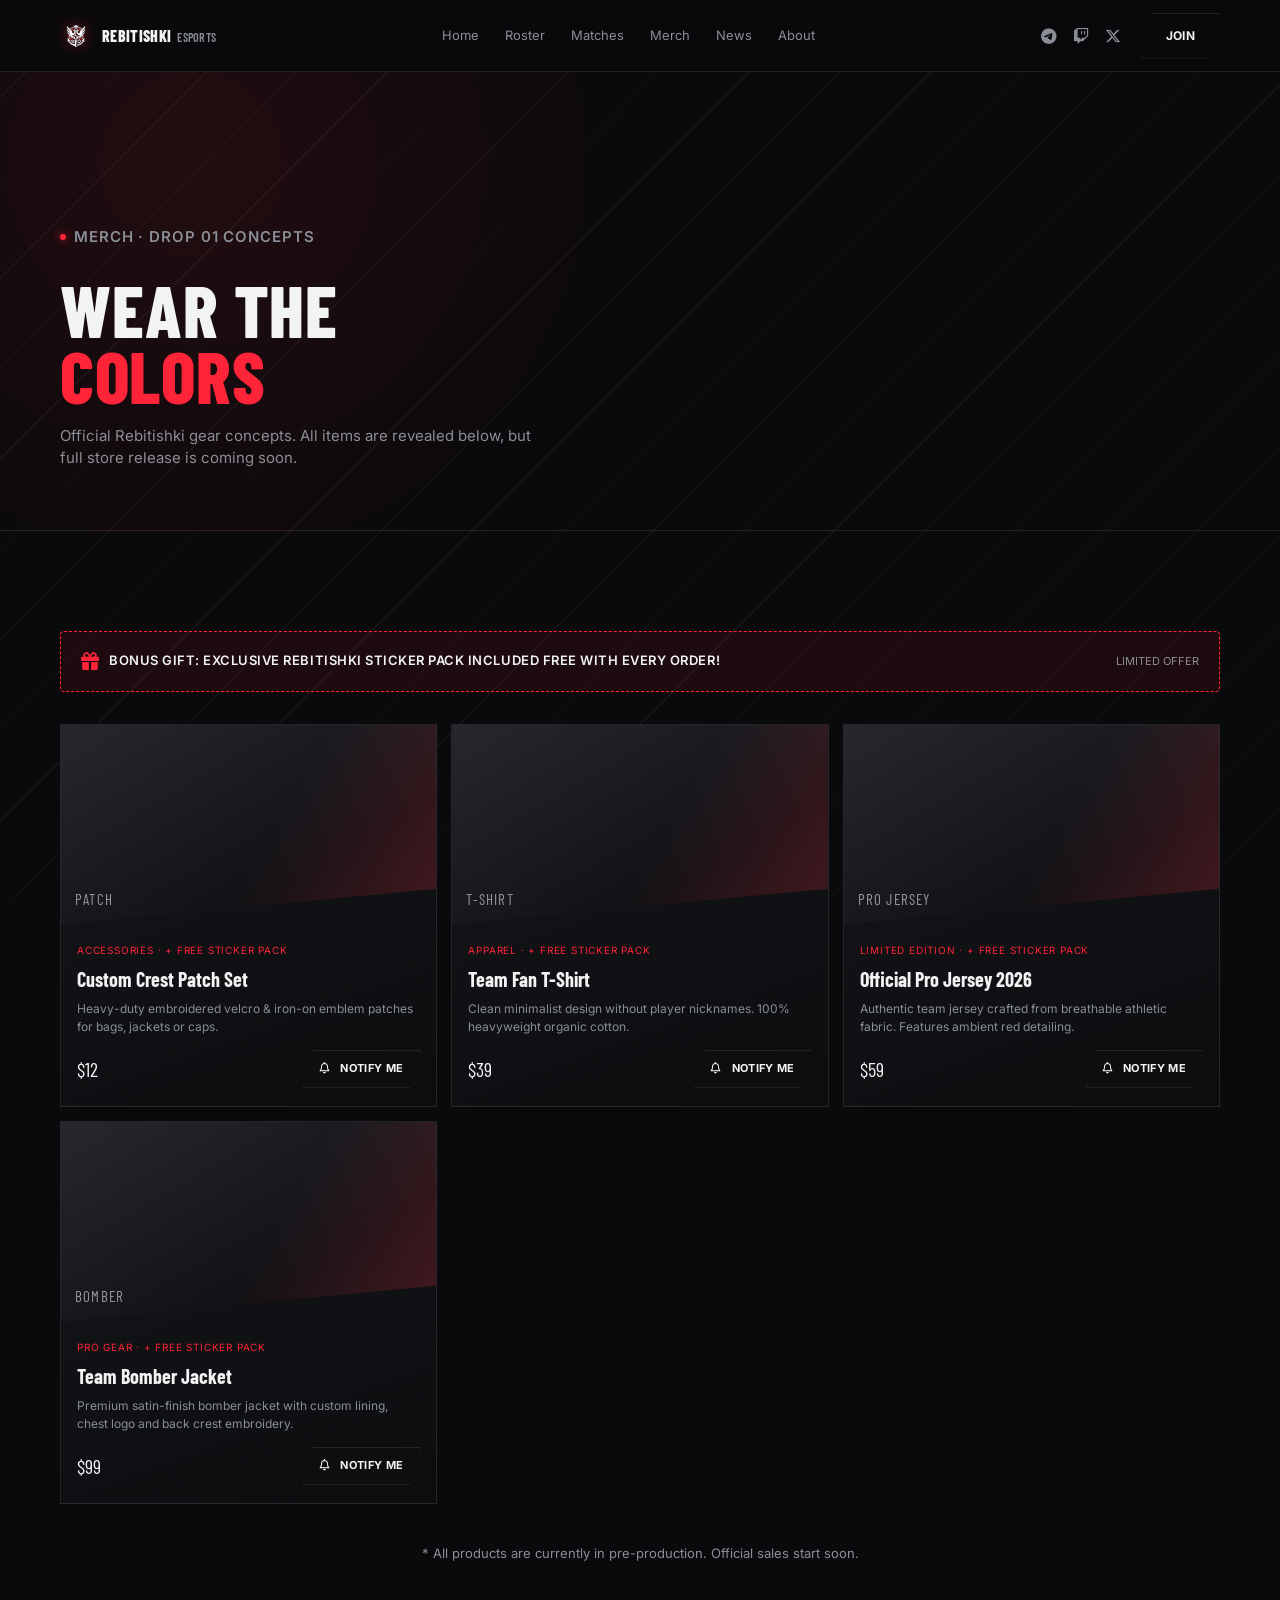
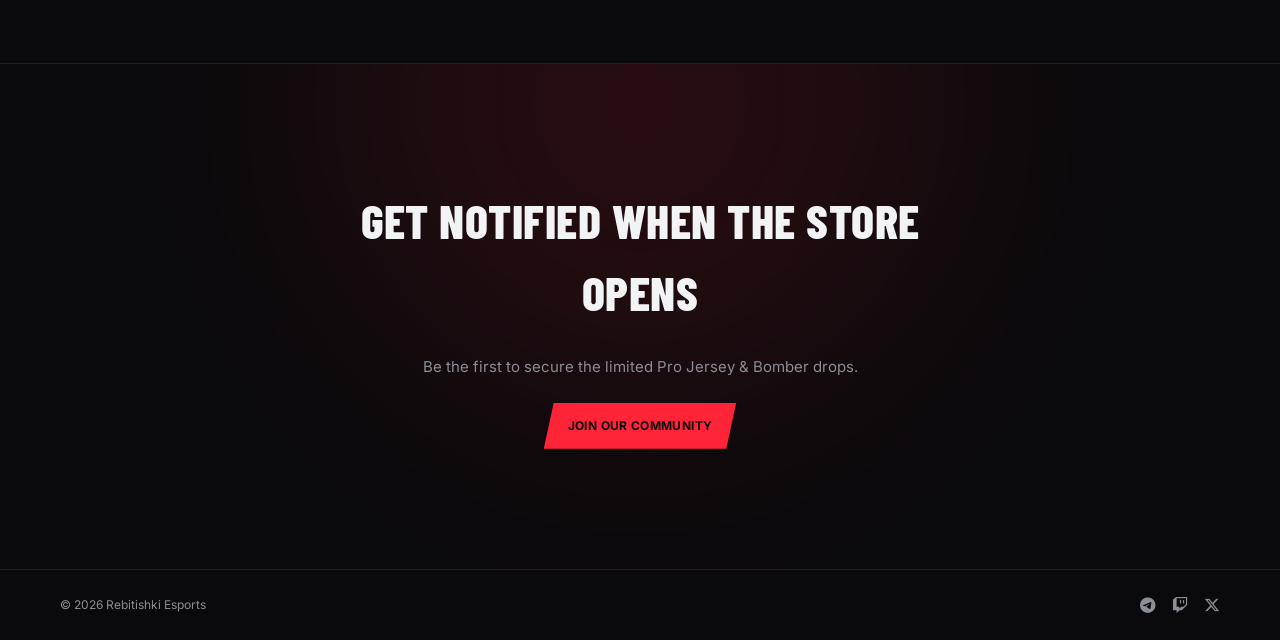
==== merch.html @ dbced60c "Initial commit" ====
<!DOCTYPE html>
<html lang="en">
<head>
  <meta charset="UTF-8">
  <meta name="viewport" content="width=device-width, initial-scale=1.0">
  <meta name="theme-color" content="#0a0a0c">
  <meta name="description" content="Rebitishki Esports — official merch concepts and upcoming store drops.">
  <title>Merch — Rebitishki Esports</title>
  <link rel="preconnect" href="https://fonts.googleapis.com">
  <link rel="preconnect" href="https://fonts.gstatic.com" crossorigin>
  <link href="https://fonts.googleapis.com/css2?family=Barlow+Condensed:wght@600;700;800;900&family=Inter:wght@400;500;600;700&display=swap" rel="stylesheet">
  <link rel="stylesheet" href="https://cdnjs.cloudflare.com/ajax/libs/font-awesome/6.5.1/css/all.min.css">
  <link rel="stylesheet" href="styles.css">
  <link rel="icon" type="image/png" href="assets/logo.png">
</head>
<body>

  <!-- 1. Page Loader -->
  <div id="page-loader" class="page-loader">
    <div class="loader-content">
      <div class="dota-spinner">
        <img src="assets/logo.png" alt="Rebitishki" class="loader-logo">
      </div>
      <span class="loader-text">Loading...</span>
    </div>
  </div>

  <header class="site-header">
    <a class="brand" href="index.html#home" aria-label="Rebitishki Esports home">
      <span class="brand-mark">
        <img src="assets/logo.png" alt="Rebitishki Logo" class="brand-logo">
      </span>
      <span class="brand-name">Rebitishki<em>Esports</em></span>
    </a>

    <nav class="nav" aria-label="Primary navigation">
      <a href="index.html#home">Home</a>
      <a href="index.html#roster">Roster</a>
      <a href="index.html#matches">Matches</a>
      <a class="active" href="merch.html">Merch</a>
      <a href="index.html#news">News</a>
      <a href="index.html#about">About</a>
    </nav>

    <div class="header-actions">
      <div class="socials">
        <a href="https://t.me/rebitishki" target="_blank" rel="noopener noreferrer" aria-label="Telegram"><i class="fa-brands fa-telegram"></i></a>
        <a href="https://www.twitch.tv/solsticemd" target="_blank" rel="noopener noreferrer" aria-label="Twitch"><i class="fa-brands fa-twitch"></i></a>
        <a href="https://x.com" target="_blank" rel="noopener noreferrer" aria-label="X"><i class="fa-brands fa-x-twitter"></i></a>
      </div>
      <a class="btn btn-line" href="https://t.me/rebitishki" target="_blank" rel="noopener noreferrer">Join</a>
      <button class="menu-btn" aria-label="Open menu" aria-expanded="false"><span></span><span></span><span></span></button>
    </div>
  </header>

  <aside class="mobile-menu">
    <a href="index.html#home">Home</a>
    <a href="index.html#roster">Roster</a>
    <a href="index.html#matches">Matches</a>
    <a href="merch.html">Merch</a>
    <a href="index.html#news">News</a>
    <a href="index.html#about">About</a>
    <a href="https://t.me/rebitishki" target="_blank" rel="noopener noreferrer">Join the community</a>
  </aside>

  <!-- Изменено id="home" на id="merch-page", чтобы JS не переключал подсвечивание меню -->
  <main id="merch-page">
    <section class="page-hero">
      <div class="container reveal">
        <p class="tag"><i></i> Merch · Drop 01 Concepts</p>
        <h1>Wear the<br><span style="color:var(--red)">colors</span></h1>
        <p>Official Rebitishki gear concepts. All items are revealed below, but full store release is coming soon.</p>
      </div>
    </section>

    <section class="section">
      <div class="container">

        <div class="reveal" style="background: rgba(255, 36, 56, 0.08); border: 1px dashed var(--red); padding: 16px 20px; border-radius: 4px; margin-bottom: 32px; display: flex; align-items: center; justify-content: space-between; flex-wrap: wrap; gap: 12px;">
          <div style="display: flex; align-items: center; gap: 10px;">
            <span style="color: var(--red); font-size: 18px;"><i class="fa-solid fa-gift"></i></span>
            <span style="font-size: 13px; font-weight: 600; text-transform: uppercase; letter-spacing: 0.04em;">Bonus Gift: Exclusive Rebitishki Sticker Pack included free with every order!</span>
          </div>
          <span style="font-size: 11px; color: var(--muted); text-transform: uppercase;">Limited Offer</span>
        </div>

        <div class="shop-grid reveal">
          <!-- 1. Нашивка -->
          <article class="product-card" onclick="openProductModal('patch')">
            <div class="product-photo">
              <span>Patch</span>
            </div>
            <div class="product-info">
              <span class="cat">Accessories · + Free Sticker Pack</span>
              <h3>Custom Crest Patch Set</h3>
              <p style="font-size: 12px; color: var(--muted); margin: 6px 0 12px;">Heavy-duty embroidered velcro & iron-on emblem patches for bags, jackets or caps.</p>
              <div class="product-row">
                <span class="price">$12</span>
                <a href="#community" class="btn btn-line btn-small" onclick="event.stopPropagation();"><i class="fa-regular fa-bell"></i> Notify me</a>
              </div>
            </div>
          </article>

          <!-- 2. Футболка -->
          <article class="product-card" onclick="openProductModal('tshirt')">
            <div class="product-photo">
              <span>T-Shirt</span>
            </div>
            <div class="product-info">
              <span class="cat">Apparel · + Free Sticker Pack</span>
              <h3>Team Fan T-Shirt</h3>
              <p style="font-size: 12px; color: var(--muted); margin: 6px 0 12px;">Clean minimalist design without player nicknames. 100% heavyweight organic cotton.</p>
              <div class="product-row">
                <span class="price">$39</span>
                <a href="#community" class="btn btn-line btn-small" onclick="event.stopPropagation();"><i class="fa-regular fa-bell"></i> Notify me</a>
              </div>
            </div>
          </article>

          <!-- 3. Джерси -->
          <article class="product-card" onclick="openProductModal('jersey')">
            <div class="product-photo">
              <span>Pro Jersey</span>
            </div>
            <div class="product-info">
              <span class="cat" style="color: var(--red);">Limited Edition · + Free Sticker Pack</span>
              <h3>Official Pro Jersey 2026</h3>
              <p style="font-size: 12px; color: var(--muted); margin: 6px 0 12px;">Authentic team jersey crafted from breathable athletic fabric. Features ambient red detailing.</p>
              <div class="product-row">
                <span class="price">$59</span>
                <a href="#community" class="btn btn-line btn-small" onclick="event.stopPropagation();"><i class="fa-regular fa-bell"></i> Notify me</a>
              </div>
            </div>
          </article>

          <!-- 4. Бомбер -->
          <article class="product-card product-card-centered" onclick="openProductModal('bomber')">
            <div class="product-photo">
              <span>Bomber</span>
            </div>
            <div class="product-info">
              <span class="cat" style="color: var(--red);">Pro Gear · + Free Sticker Pack</span>
              <h3>Team Bomber Jacket</h3>
              <p style="font-size: 12px; color: var(--muted); margin: 6px 0 12px;">Premium satin-finish bomber jacket with custom lining, chest logo and back crest embroidery.</p>
              <div class="product-row">
                <span class="price">$99</span>
                <a href="#community" class="btn btn-line btn-small" onclick="event.stopPropagation();"><i class="fa-regular fa-bell"></i> Notify me</a>
              </div>
            </div>
          </article>
        </div>

        <div class="reveal" style="text-align: center; margin-top: 40px;">
          <p style="font-size: 13px; color: var(--muted);">* All products are currently in pre-production. Official sales start soon.</p>
        </div>

      </div>
    </section>

    <section class="community section" id="community">
      <div class="community-glow"></div>
      <div class="container community-inner reveal">
        <h2>Get notified when the store opens</h2>
        <p style="color: var(--muted); margin-bottom: 24px; font-size: 15px;">Be the first to secure the limited Pro Jersey & Bomber drops.</p>
        <a class="btn btn-red" href="https://t.me/rebitishki" target="_blank" rel="noopener noreferrer">Join our community</a>
      </div>
    </section>
  </main>

  <!-- Модальное окно просмотра товара -->
  <div class="news-modal" id="product-modal" aria-hidden="true">
    <div class="news-modal-overlay" onclick="closeProductModal()"></div>
    <div class="news-modal-content">
      <button class="news-modal-close" onclick="closeProductModal()" aria-label="Close modal"><i class="fa-solid fa-xmark"></i></button>
      <span class="news-date" id="product-modal-cat">Category</span>
      <h2 id="product-modal-title">Product Title</h2>
      <div class="news-modal-body" id="product-modal-body"></div>
      <div style="margin-top: 24px; display: flex; gap: 12px; align-items: center; flex-wrap: wrap;">
        <span id="product-modal-price" style="font-family: 'Barlow Condensed', sans-serif; font-size: 28px; font-weight: 800; color: #fff;"></span>
        <a class="btn btn-red" href="https://t.me/rebitishki" target="_blank" rel="noopener noreferrer">
          <i class="fa-brands fa-telegram"></i> Pre-order via Telegram
        </a>
      </div>
    </div>
  </div>

  <footer>
    <div class="container footer-inner">
      <span>© 2026 Rebitishki Esports</span>
      <div class="socials">
        <a href="https://t.me/rebitishki" target="_blank" rel="noopener noreferrer" aria-label="Telegram"><i class="fa-brands fa-telegram"></i></a>
        <a href="https://www.twitch.tv/solsticemd" target="_blank" rel="noopener noreferrer" aria-label="Twitch"><i class="fa-brands fa-twitch"></i></a>
        <a href="https://x.com" target="_blank" rel="noopener noreferrer" aria-label="X"><i class="fa-brands fa-x-twitter"></i></a>
      </div>
    </div>
  </footer>

  <script src="script.js"></script>
</body>
</html>
---- styles.css ----
:root {
  --bg: #0a0a0c;
  --panel: #111215;
  --line: rgba(255, 255, 255, 0.09);
  --white: #f2f3f5;
  --muted: #8a8e96;
  --red: #ff2438;
  --red-dim: #8a1420;
  --max: 1160px;
}

* {
  box-sizing: border-box;
}

html {
  scroll-behavior: smooth;
  height: 100%;
}

body {
  margin: 0;
  height: 100%;
  background: var(--bg);
  color: var(--white);
  font-family: Inter, Arial, sans-serif;
  line-height: 1.5;
  position: relative;
}

body:before {
  content: "";
  position: fixed;
  inset: 0;
  z-index: 0;
  pointer-events: none;
  opacity: 0.05;
  background-image: repeating-linear-gradient(
    -45deg,
    #fff 0 1px,
    transparent 1px 64px
  );
}

a {
  color: inherit;
  text-decoration: none;
}

.container {
  width: min(var(--max), calc(100% - 48px));
  margin: auto;
  position: relative;
  z-index: 1;
}

h1,
h2,
h3,
h4 {
  margin: 0;
  font-family: "Barlow Condensed", sans-serif;
  font-weight: 800;
  letter-spacing: 0.01em;
  text-transform: uppercase;
}

p {
  margin: 0;
}

/* --- FULLSCREEN PAGE LOADER --- */
.page-loader {
  position: fixed !important;
  top: 0 !important;
  left: 0 !important;
  width: 100vw !important;
  height: 100vh !important;
  background-color: #0a0a0c !important;
  z-index: 99999 !important;
  display: flex !important;
  align-items: center !important;
  justify-content: center !important;
  opacity: 1;
  visibility: visible;
  transition: opacity 0.4s ease, visibility 0.4s ease;
}

.page-loader.hidden {
  opacity: 0 !important;
  visibility: hidden !important;
  pointer-events: none !important;
}

.loader-content {
  display: flex;
  flex-direction: column;
  align-items: center;
  gap: 18px;
}

.dota-spinner {
  width: 64px;
  height: 64px;
  display: flex;
  align-items: center;
  justify-content: center;
  animation: dotaPulseSpin 1.4s infinite cubic-bezier(0.68, -0.55, 0.265, 1.55);
}

.loader-logo {
  width: 100%;
  height: 100%;
  object-fit: contain;
  filter: drop-shadow(0 0 14px rgba(255, 36, 56, 0.8));
}

.loader-text {
  font-family: 'Barlow Condensed', sans-serif;
  font-size: 14px;
  font-weight: 700;
  letter-spacing: 3px;
  text-transform: uppercase;
  color: #a0a0a8;
}

@keyframes dotaPulseSpin {
  0% {
    transform: rotate(0deg) scale(0.85);
    opacity: 0.6;
  }
  50% {
    transform: rotate(180deg) scale(1.15);
    opacity: 1;
  }
  100% {
    transform: rotate(360deg) scale(0.85);
    opacity: 0.6;
  }
}

/* HEADER */
.site-header {
  height: 72px;
  position: sticky;
  top: 0;
  left: 0;
  right: 0;
  z-index: 90;
  background: rgba(10, 10, 12, 0.88);
  backdrop-filter: blur(10px);
  border-bottom: 1px solid var(--line);
  display: flex;
  align-items: center;
  padding: 0 max(24px, calc((100vw - 1160px) / 2));
  justify-content: space-between;
}

.brand {
  display: flex;
  align-items: center;
  gap: 10px;
}

.brand-mark {
  display: grid;
  place-items: center;
  width: 32px;
  height: 32px;
  filter: drop-shadow(0 0 8px rgba(255, 36, 56, 0.5));
}

.brand-logo {
  width: 100%;
  height: 100%;
  object-fit: contain;
}

.brand-name {
  font-family: "Barlow Condensed";
  font-weight: 800;
  font-size: 16px;
  letter-spacing: 0.02em;
  text-transform: uppercase;
}

.brand-name em {
  font-style: normal;
  color: var(--muted);
  font-weight: 600;
  margin-left: 6px;
  font-size: 12px;
}

.nav {
  display: flex;
  gap: 26px;
  height: 100%;
  align-items: center;
}

.nav a {
  font-size: 13px;
  color: var(--muted);
  height: 100%;
  display: grid;
  place-items: center;
  position: relative;
}

.nav a:hover,
.nav a.active {
  color: var(--white);
}

.nav a.active:after {
  content: "";
  position: absolute;
  left: 0;
  right: 0;
  bottom: 0;
  height: 2px;
  background: var(--red);
  box-shadow: 0 0 8px rgba(255, 36, 56, 0.7);
}

.header-actions {
  display: flex;
  align-items: center;
  gap: 20px;
}

.socials {
  display: flex;
  gap: 16px;
  align-items: center;
}

.socials a {
  font-size: 16px;
  color: var(--muted);
  transition: color 0.2s, transform 0.2s;
  display: inline-flex;
  align-items: center;
  justify-content: center;
}

.socials a:hover {
  color: var(--red);
  transform: translateY(-2px);
}

.menu-btn {
  display: none;
  background: none;
  border: 0;
  padding: 6px;
  cursor: pointer;
}

.menu-btn span {
  width: 22px;
  height: 2px;
  background: var(--white);
  display: block;
  margin: 5px;
}

.mobile-menu {
  display: none;
}

/* BUTTONS */
.btn {
  display: inline-flex;
  align-items: center;
  justify-content: center;
  gap: 10px; /* Добавлен отступ между иконкой и текстом */
  height: 46px;
  padding: 0 24px;
  font-size: 12px;
  font-weight: 700;
  text-transform: uppercase;
  letter-spacing: 0.03em;
  transition: transform 0.2s, box-shadow 0.2s, border-color 0.2s, color 0.2s;
  clip-path: polygon(10px 0, 100% 0, calc(100% - 10px) 100%, 0 100%);
  cursor: pointer;
  border: 0;
}

.btn-red {
  background: var(--red);
  color: #0a0a0c;
  box-shadow: 0 0 0 rgba(255, 36, 56, 0);
}

.btn-red:hover {
  box-shadow: 0 8px 30px rgba(255, 36, 56, 0.45);
  transform: translateY(-2px);
}

.btn-line {
  background: transparent;
  border: 1px solid var(--line);
  color: var(--white);
}

.btn-line:hover {
  border-color: var(--red);
  color: var(--red);
}

/* SHARED */
.section {
  padding: 100px 0;
  border-bottom: 1px solid var(--line);
  position: relative;
}

.tag {
  display: inline-flex;
  align-items: center;
  gap: 8px;
  font-size: 12px;
  font-weight: 600;
  color: var(--red);
  text-transform: uppercase;
  letter-spacing: 0.06em;
  margin-bottom: 14px;
}

.tag i {
  width: 6px;
  height: 6px;
  background: var(--red);
  display: block;
  border-radius: 50%;
  box-shadow: 0 0 8px rgba(255, 36, 56, 0.9);
}

/* SECTION HEADER & SUBS BUTTON */
.section-head {
  display: flex;
  justify-content: space-between;
  align-items: flex-end;
  flex-wrap: wrap;
  gap: 16px;
  margin-bottom: 44px;
}

.section-head h2 {
  font-size: 44px;
}

.subs-wrapper {
  position: relative;
  display: inline-block;
}

.subs-btn {
  background: var(--panel);
  border: 1px solid var(--line);
  color: var(--white);
  padding: 10px 18px;
  font-family: "Barlow Condensed", sans-serif;
  font-size: 14px;
  font-weight: 700;
  text-transform: uppercase;
  letter-spacing: 0.05em;
  cursor: pointer;
  display: inline-flex;
  align-items: center;
  gap: 10px;
  transition: border-color 0.2s, color 0.2s, background 0.2s;
  clip-path: polygon(8px 0, 100% 0, calc(100% - 8px) 100%, 0 100%);
}

.subs-btn i {
  color: var(--red);
  margin-left: 2px;
}

.subs-btn:hover {
  border-color: var(--red);
  color: var(--red);
  background: #151619;
}

/* POPOVER SUBS */
.subs-popover {
  position: absolute;
  top: calc(100% + 10px);
  right: 0;
  width: 240px;
  background: #151619;
  border: 1px solid var(--line);
  padding: 16px;
  box-shadow: 0 12px 30px rgba(0, 0, 0, 0.6);
  opacity: 0;
  visibility: hidden;
  transform: translateY(8px);
  transition: opacity 0.25s ease, transform 0.25s ease, visibility 0.25s;
  z-index: 20;
}

.subs-popover:before {
  content: "";
  position: absolute;
  top: -6px;
  right: 20px;
  width: 10px;
  height: 10px;
  background: #151619;
  border-left: 1px solid var(--line);
  border-top: 1px solid var(--line);
  transform: rotate(45deg);
}

.subs-wrapper:hover .subs-popover,
.subs-wrapper.active .subs-popover {
  opacity: 1;
  visibility: visible;
  transform: translateY(0);
}

.popover-title {
  font-family: "Barlow Condensed", sans-serif;
  font-size: 13px;
  text-transform: uppercase;
  color: var(--muted);
  letter-spacing: 0.06em;
  margin-bottom: 12px;
  border-bottom: 1px solid var(--line);
  padding-bottom: 6px;
}

.subs-list {
  list-style: none;
  padding: 0;
  margin: 0;
  display: flex;
  flex-direction: column;
  gap: 8px;
}

.subs-list li {
  display: flex;
  align-items: center;
  justify-content: space-between;
  padding: 8px 10px;
  background: var(--bg);
  border: 1px solid var(--line);
  border-left: 2px solid var(--red);
}

.subs-list li.sub-empty {
  border-left-color: var(--muted);
  opacity: 0.5;
}

.sub-num {
  font-family: "Barlow Condensed", sans-serif;
  font-size: 12px;
  font-weight: 700;
  color: var(--red);
}

.sub-empty .sub-num {
  color: var(--muted);
}

.sub-name {
  font-family: "Barlow Condensed", sans-serif;
  font-size: 16px;
  font-weight: 700;
  text-transform: uppercase;
}

.sub-role {
  font-size: 9px;
  color: var(--muted);
  text-transform: uppercase;
  letter-spacing: 0.05em;
}

/* HERO */
.hero {
  padding: 130px 0 0;
  border-bottom: 1px solid var(--line);
  position: relative;
  overflow: hidden;
  background: 
    linear-gradient(180deg, rgba(10, 10, 12, 0.45) 0%, rgba(10, 10, 12, 0.95) 80%, var(--bg) 100%),
    radial-gradient(circle at 78% 18%, rgba(255, 36, 56, 0.18), transparent 50%),
    url('assets/banner.png') center top / cover no-repeat;
}

.hero-glow {
  position: absolute;
  width: 520px;
  height: 520px;
  border-radius: 50%;
  background: rgba(255, 36, 56, 0.16);
  filter: blur(120px);
  right: -140px;
  top: -80px;
  z-index: 0;
}

.hero-mark {
  position: absolute;
  right: 6%;
  top: 16%;
  width: 280px;
  height: 280px;
  color: var(--red);
  opacity: 0.16;
  z-index: 0;
}

.hero-logo-bg {
  width: 100%;
  height: 100%;
  object-fit: contain;
  filter: drop-shadow(0 0 12px rgba(255, 36, 56, 0.3));
}

.hero-content {
  max-width: 640px;
  position: relative;
  z-index: 2;
}

.hero h1 {
  font-size: clamp(56px, 8vw, 108px);
  line-height: 0.9;
  margin: 16px 0 22px;
  text-shadow: 0 0 40px rgba(255, 36, 56, 0.15);
}

.hero h1 span {
  color: var(--red);
}

.hero-copy {
  font-size: 16px;
  color: var(--muted);
  max-width: 440px;
}

.hero-actions {
  display: flex;
  gap: 12px;
  margin-top: 34px;
}

.hero-strip {
  display: flex;
  gap: 52px;
  padding: 34px 0;
  margin-top: 76px;
  border-top: 1px solid var(--line);
  flex-wrap: wrap;
  position: relative;
  z-index: 2;
}

.hero-strip div {
  display: flex;
  flex-direction: column;
  gap: 4px;
}

.hero-strip b {
  font-family: "Barlow Condensed";
  font-size: 26px;
  font-weight: 800;
}

.hero-strip span {
  font-size: 11px;
  color: var(--muted);
  text-transform: uppercase;
  letter-spacing: 0.04em;
}

/* ABOUT */
.about-grid {
  display: grid;
  grid-template-columns: 1.1fr 0.9fr;
  gap: 90px;
}

.about-copy h2 {
  font-size: 44px;
  margin: 12px 0 22px;
}

.about-copy p {
  color: var(--muted);
  font-size: 15px;
  line-height: 1.75;
  max-width: 520px;
  margin-bottom: 14px;
}

.about-list {
  list-style: none;
  margin: 0;
  padding: 0;
  border-top: 1px solid var(--line);
}

.about-list li {
  display: flex;
  justify-content: space-between;
  gap: 20px;
  padding: 20px 0;
  border-bottom: 1px solid var(--line);
}

.about-list b {
  font-family: "Barlow Condensed";
  font-size: 16px;
  text-transform: uppercase;
  white-space: nowrap;
}

.about-list span {
  color: var(--muted);
  font-size: 13px;
  text-align: right;
}

/* ROSTER */
.players {
  display: grid;
  grid-template-columns: repeat(5, 1fr);
  gap: 14px;
}

.player-card {
  border: 1px solid var(--line);
  background: linear-gradient(160deg, #151619, #0c0d0f);
  position: relative;
  overflow: hidden;
  transition: transform 0.3s, border-color 0.3s, box-shadow 0.3s;
}

.player-card:hover {
  transform: translateY(-6px);
  border-color: rgba(255, 36, 56, 0.55);
  box-shadow: 0 20px 50px rgba(0, 0, 0, 0.5);
}

/* Контейнер для фото */
.player-photo {
  height: 220px;
  position: relative;
  background: linear-gradient(150deg, #26282e, #101114 70%);
  clip-path: polygon(0 0, 100% 0, 100% 82%, 0 100%);
  overflow: hidden;
}

/* Обязательные стили для самого тега <img> */
.player-photo img {
  width: 100%;
  height: 100%;
  object-fit: cover;
  object-position: center top;
  display: block;
  position: relative;
  z-index: 1;
}

/* Красный неоновый градиент поверх картинки */
.player-photo:after {
  content: "";
  position: absolute;
  inset: 0;
  z-index: 2;
  pointer-events: none;
  background: 
    /* Тёмный градиент снизу для читаемости текста */
    linear-gradient(180deg, transparent 40%, rgba(10, 10, 12, 0.85) 100%),
    /* Диагональная красная неоновая подсвечивающая полоса */
    linear-gradient(120deg, transparent 50%, rgba(255, 36, 56, 0.35) 100%);
  mix-blend-mode: screen; /* Сохраняет яркость фото под градиентом */
}

/* Надпись роли ставится на самый верхний слой */
.player-photo span {
  position: absolute;
  left: 14px;
  bottom: 14px;
  z-index: 3;
  font-size: 10px;
  font-weight: 700;
  letter-spacing: 0.1em;
  color: var(--white);
  text-transform: uppercase;
}

.player-info {
  padding: 16px 14px;
}

.player-info b {
  display: block;
  font-family: "Barlow Condensed";
  font-size: 12px;
  color: var(--red);
  margin-bottom: 6px;
}

.player-info h3 {
  font-size: 21px;
}

.player-info span {
  display: block;
  margin-top: 4px;
  font-size: 10px;
  color: var(--muted);
  letter-spacing: 0.08em;
  text-transform: uppercase;
}

/* MATCH */
.match-wrap {
  max-width: 680px;
  position: relative;
}

.match-card {
  display: grid;
  grid-template-columns: 1fr auto 1fr;
  align-items: center;
  border: 1px solid var(--line);
  height: 110px;
  margin-top: 16px;
  background: radial-gradient(
    circle at 50% 50%,
    rgba(255, 36, 56, 0.08),
    transparent 70%
  );
}

.side {
  display: flex;
  align-items: center;
  gap: 14px;
  padding: 0 26px;
  min-width: 0;
}

.side-right {
  justify-content: flex-end;
}

.side-mark {
  width: 44px;
  height: 44px;
  display: flex;
  align-items: center;
  justify-content: center;
  border: 1px solid var(--red);
  color: var(--red);
  font-family: "Barlow Condensed";
  font-size: 20px;
  font-weight: 800;
  clip-path: polygon(15% 0, 100% 0, 85% 100%, 0 100%);
  flex-shrink: 0;
  overflow: hidden;
  padding: 4px;
}

.side-mark img {
  width: 100%;
  height: 100%;
  object-fit: contain;
  display: block;
}

.side-mark-ghost {
  border-color: #3a3d43;
  color: #5b5f66;
}

.side-name {
  font-family: "Barlow Condensed";
  font-size: 22px;
  text-transform: uppercase;
  white-space: nowrap;
  overflow: hidden;
  text-overflow: ellipsis;
}

.vs {
  display: flex;
  flex-direction: column;
  align-items: center;
  gap: 4px;
  padding: 0 22px;
  border-left: 1px solid var(--line);
  border-right: 1px solid var(--line);
  height: 100%;
  justify-content: center;
  flex-shrink: 0;
}

.vs span:first-child {
  font-size: 11px;
  color: var(--muted);
  letter-spacing: 0.06em;
}

.bo {
  font-size: 9px;
  color: var(--red);
}

.match-meta {
  display: flex;
  gap: 24px;
  font-size: 13px;
  color: var(--muted);
  margin: 22px 0 28px;
}

/* NEWS */
.news-grid {
  display: grid;
  grid-template-columns: repeat(3, 1fr);
  gap: 1px;
  background: var(--line);
  border: 1px solid var(--line);
}

.news-card {
  background: var(--panel);
  padding: 26px;
  border-top: 2px solid transparent;
  transition: border-color 0.2s, background 0.2s;
  cursor: pointer;
  position: relative;
  display: flex;
  flex-direction: column;
}

.news-card:hover {
  border-top-color: var(--red);
  background: #151619;
}

.news-date {
  font-size: 11px;
  color: var(--muted);
  letter-spacing: 0.04em;
}

.news-card h3 {
  font-size: 22px;
  margin: 12px 0 8px;
  text-transform: none;
  letter-spacing: 0;
}

.news-card p {
  font-size: 13px;
  color: var(--muted);
  line-height: 1.6;
}

.news-card .read-more {
  margin-top: auto;
  padding-top: 14px;
  font-size: 11px;
  font-weight: 700;
  text-transform: uppercase;
  color: var(--red);
  display: inline-flex;
  align-items: center;
  gap: 6px;
  transition: transform 0.2s ease;
}

.news-card:hover .read-more {
  transform: translateX(4px);
}

/* COMMUNITY */
.community {
  overflow: hidden;
}

.community-glow {
  position: absolute;
  width: 600px;
  height: 600px;
  border-radius: 50%;
  background: rgba(255, 36, 56, 0.12);
  filter: blur(130px);
  left: 50%;
  top: -260px;
  transform: translateX(-50%);
  z-index: 0;
}

.community-inner {
  text-align: center;
  padding: 20px 0;
}

.community-inner h2 {
  font-size: 48px;
  max-width: 560px;
  margin: 0 auto 28px;
}

/* INTERIOR PAGE HERO */
.page-hero {
  padding: 150px 0 60px;
  border-bottom: 1px solid var(--line);
  position: relative;
  overflow: hidden;
  background: radial-gradient(
    circle at 15% 20%,
    rgba(255, 36, 56, 0.1),
    transparent 40%
  );
}

.page-hero h1 {
  font-size: clamp(44px, 6vw, 72px);
  line-height: 0.92;
  margin: 14px 0 16px;
}

.page-hero p {
  color: var(--muted);
  font-size: 15px;
  max-width: 480px;
}

/* SHOP */
.shop-grid {
  display: grid;
  grid-template-columns: repeat(3, 1fr);
  gap: 14px;
}

.product-card {
  border: 1px solid var(--line);
  background: linear-gradient(160deg, #151619, #0c0d0f);
  position: relative;
  overflow: hidden;
  transition: transform 0.3s, border-color 0.3s, box-shadow 0.3s;
}

.product-card:hover {
  transform: translateY(-6px);
  border-color: rgba(255, 36, 56, 0.55);
  box-shadow: 0 20px 50px rgba(0, 0, 0, 0.5);
}

.product-photo {
  height: 200px;
  position: relative;
  background: linear-gradient(150deg, #26282e, #101114 70%);
  clip-path: polygon(0 0, 100% 0, 100% 82%, 0 100%);
  display: flex;
  align-items: flex-end;
}

.product-photo:after {
  content: "";
  position: absolute;
  inset: 0;
  background: linear-gradient(
    120deg,
    transparent 55%,
    rgba(255, 36, 56, 0.22)
  );
  mix-blend-mode: screen;
}

.product-photo span {
  position: relative;
  z-index: 1;
  padding: 14px;
  font-family: "Barlow Condensed";
  font-size: 15px;
  letter-spacing: 0.08em;
  color: rgba(255, 255, 255, 0.55);
  text-transform: uppercase;
}

.product-info {
  padding: 18px 16px;
}

.product-info .cat {
  display: block;
  font-size: 10px;
  color: var(--red);
  text-transform: uppercase;
  letter-spacing: 0.08em;
  margin-bottom: 6px;
}

.product-info h3 {
  font-size: 20px;
  text-transform: none;
  letter-spacing: 0;
  font-weight: 700;
}

.product-row {
  display: flex;
  align-items: center;
  justify-content: space-between;
  margin-top: 14px;
}

.price {
  font-family: "Barlow Condensed";
  font-size: 20px;
  color: var(--white);
}

.btn-small {
  height: 38px;
  padding: 0 16px;
  font-size: 11px;
}

/* MODALS */
.news-modal {
  position: fixed;
  inset: 0;
  z-index: 1000;
  display: flex;
  align-items: center;
  justify-content: center;
  padding: 20px;
  opacity: 0;
  visibility: hidden;
  transition: opacity 0.3s ease, visibility 0.3s ease;
}

.news-modal.active {
  opacity: 1;
  visibility: visible;
}

.news-modal-overlay {
  position: absolute;
  inset: 0;
  background: rgba(10, 10, 12, 0.85);
  backdrop-filter: blur(8px);
}

.news-modal-content {
  position: relative;
  z-index: 1;
  width: 100%;
  max-width: 600px;
  background: var(--panel);
  border: 1px solid var(--line);
  padding: 36px;
  box-shadow: 0 20px 50px rgba(0, 0, 0, 0.8);
  transform: translateY(20px) scale(0.95);
  transition: transform 0.3s ease, filter 0.3s ease;
  clip-path: polygon(
    0 0,
    100% 0,
    100% calc(100% - 15px),
    calc(100% - 15px) 100%,
    0 100%
  );
}

.news-modal.active .news-modal-content {
  transform: translateY(0) scale(1);
}

.news-modal-close {
  position: absolute;
  top: 16px;
  right: 16px;
  background: none;
  border: none;
  color: var(--muted);
  font-size: 20px;
  cursor: pointer;
  transition: color 0.2s ease;
}

.news-modal-close:hover {
  color: var(--red);
}

.news-modal h2 {
  font-size: 28px;
  margin: 8px 0 20px;
  line-height: 1.1;
  text-transform: none;
}

.news-modal-body {
  color: var(--muted);
  font-size: 14px;
  line-height: 1.7;
}

.news-modal-body p {
  margin-bottom: 12px;
}

.news-modal-body strong {
  color: var(--white);
}

/* ARCHIVE TIMELINE */
.archive-content {
  max-width: 700px;
  max-height: 85vh;
  overflow-y: auto;
}

.archive-sub {
  color: var(--muted);
  font-size: 13px;
  margin-bottom: 24px;
}

.archive-timeline {
  display: flex;
  flex-direction: column;
  gap: 12px;
  position: relative;
  padding-left: 16px;
  border-left: 2px solid var(--line);
}

.timeline-item {
  position: relative;
  background: var(--bg);
  border: 1px solid var(--line);
  padding: 16px 20px;
  cursor: pointer;
  transition: border-color 0.2s ease, transform 0.2s ease;
}

.timeline-item:before {
  content: "";
  position: absolute;
  left: -22px;
  top: 20px;
  width: 10px;
  height: 10px;
  background: var(--red);
  border-radius: 50%;
  box-shadow: 0 0 8px var(--red);
}

.timeline-item:hover {
  border-color: var(--red);
  transform: translateX(4px);
}

.timeline-date {
  font-size: 11px;
  color: var(--red);
  font-weight: 600;
  text-transform: uppercase;
}

.timeline-item h4 {
  font-family: "Barlow Condensed", sans-serif;
  font-size: 18px;
  margin: 4px 0;
  text-transform: uppercase;
}

.timeline-item p {
  font-size: 12px;
  color: var(--muted);
}

/* MODAL OVERLAP & DEPTH STYLES */
#archive-modal {
  z-index: 1000;
  transition: opacity 0.3s ease, filter 0.3s ease, transform 0.3s ease;
}

#news-modal {
  z-index: 1010;
}

#archive-modal.pushed-back .news-modal-content {
  transform: scale(0.94) translateY(10px);
  filter: brightness(0.4) blur(2px);
  pointer-events: none;
}

.btn-archive,
.subs-btn {
  display: inline-flex;
  align-items: center;
  gap: 10px;
}

.btn-archive i,
.subs-btn i {
  margin-left: 2px;
}

/* FOOTER */
footer {
  padding: 26px 0;
  position: relative;
}

.footer-inner {
  display: flex;
  align-items: center;
  justify-content: space-between;
  font-size: 12px;
  color: var(--muted);
}

/* REVEAL ANIMATION */
.reveal {
  opacity: 0;
  transform: translateY(16px);
  transition: opacity 0.6s ease, transform 0.6s ease;
}

.reveal.visible {
  opacity: 1;
  transform: none;
}

/* MEDIA QUERIES */
@media (max-width: 1000px) {
  .about-grid {
    gap: 50px;
  }
  .players {
    grid-template-columns: repeat(3, 1fr);
  }
  .player-card:nth-child(4),
  .player-card:nth-child(5) {
    display: none;
  }
  .news-grid {
    grid-template-columns: 1fr;
  }
  .hero-mark {
    opacity: 0.1;
    width: 220px;
    height: 220px;
  }
}

@media (max-width: 760px) {
  .container {
    width: min(100% - 32px, var(--max));
  }
  .site-header {
    height: 60px;
    padding: 0 16px;
  }
  .nav {
    display: none;
  }
  .socials {
    display: none;
  }
  .header-actions > .btn {
    display: none;
  }
  .menu-btn {
    display: block;
  }
  .mobile-menu {
    position: fixed;
    z-index: 89;
    top: 60px;
    left: 0;
    right: 0;
    background: rgba(10, 10, 12, 0.98);
    border-bottom: 1px solid var(--line);
    padding: 8px 20px;
    display: flex;
    flex-direction: column;
    max-height: 0;
    overflow: hidden;
    transition: max-height 0.35s;
  }
  .mobile-menu.open {
    max-height: 400px;
  }
  .mobile-menu a {
    padding: 16px 4px;
    border-bottom: 1px solid var(--line);
    font-family: "Barlow Condensed";
    font-size: 20px;
    text-transform: uppercase;
  }
  .mobile-menu a:last-child {
    color: var(--red);
  }

  .hero {
    padding: 76px 0 0;
  }
  .hero-mark {
    display: none;
  }
  .hero-actions {
    flex-direction: column;
    align-items: stretch;
    max-width: 280px;
  }
  .hero-strip {
    gap: 24px;
    margin-top: 48px;
  }

  .section {
    padding: 64px 0;
  }
  .about-grid {
    display: block;
  }
  .about-list {
    margin-top: 32px;
  }
  .section-head h2,
  .about-copy h2 {
    font-size: 36px;
  }

  .players {
    grid-template-columns: 1fr 1fr;
  }
  .player-card:nth-child(4),
  .player-card:nth-child(5) {
    display: block;
  }
  .player-photo {
    height: 150px;
  }

  .match-card {
    grid-template-columns: 1fr auto 1fr;
    height: auto;
    padding: 16px 0;
  }
  .side {
    padding: 0 10px;
    gap: 8px;
  }
  .side-mark {
    width: 34px;
    height: 34px;
    font-size: 15px;
  }
  .side-name {
    font-size: 15px;
  }
  .match-meta {
    gap: 14px;
    flex-wrap: wrap;
  }

  .community-inner h2 {
    font-size: 32px;
  }
  .subs-popover {
    right: auto;
    left: 0;
  }
  .subs-popover:before {
    right: auto;
    left: 20px;
  }

  .news-modal-content {
    padding: 24px 18px;
  }
  .news-modal h2 {
    font-size: 22px;
  }
 /* --- FIX GRID MERCH & CENTERED CARD --- */
.shop-grid {
  display: grid !important;
  grid-template-columns: repeat(3, 1fr) !important;
  gap: 20px !important;
}

/* Карточка на всю ширину сетки (4-я по счету) */
.product-card-centered {
  grid-column: 1 / -1 !important;
  max-width: 500px !important;
  margin: 0 auto !important;
  width: 100% !important;
}

/* Адаптив для планшетов и мобильных устройств */
@media (max-width: 900px) {
  .shop-grid {
    grid-template-columns: repeat(2, 1fr) !important;
  }
}

@media (max-width: 600px) {
  .shop-grid {
    grid-template-columns: 1fr !important;
  }
  
  .product-card-centered {
    max-width: 100% !important;
  }
}
}
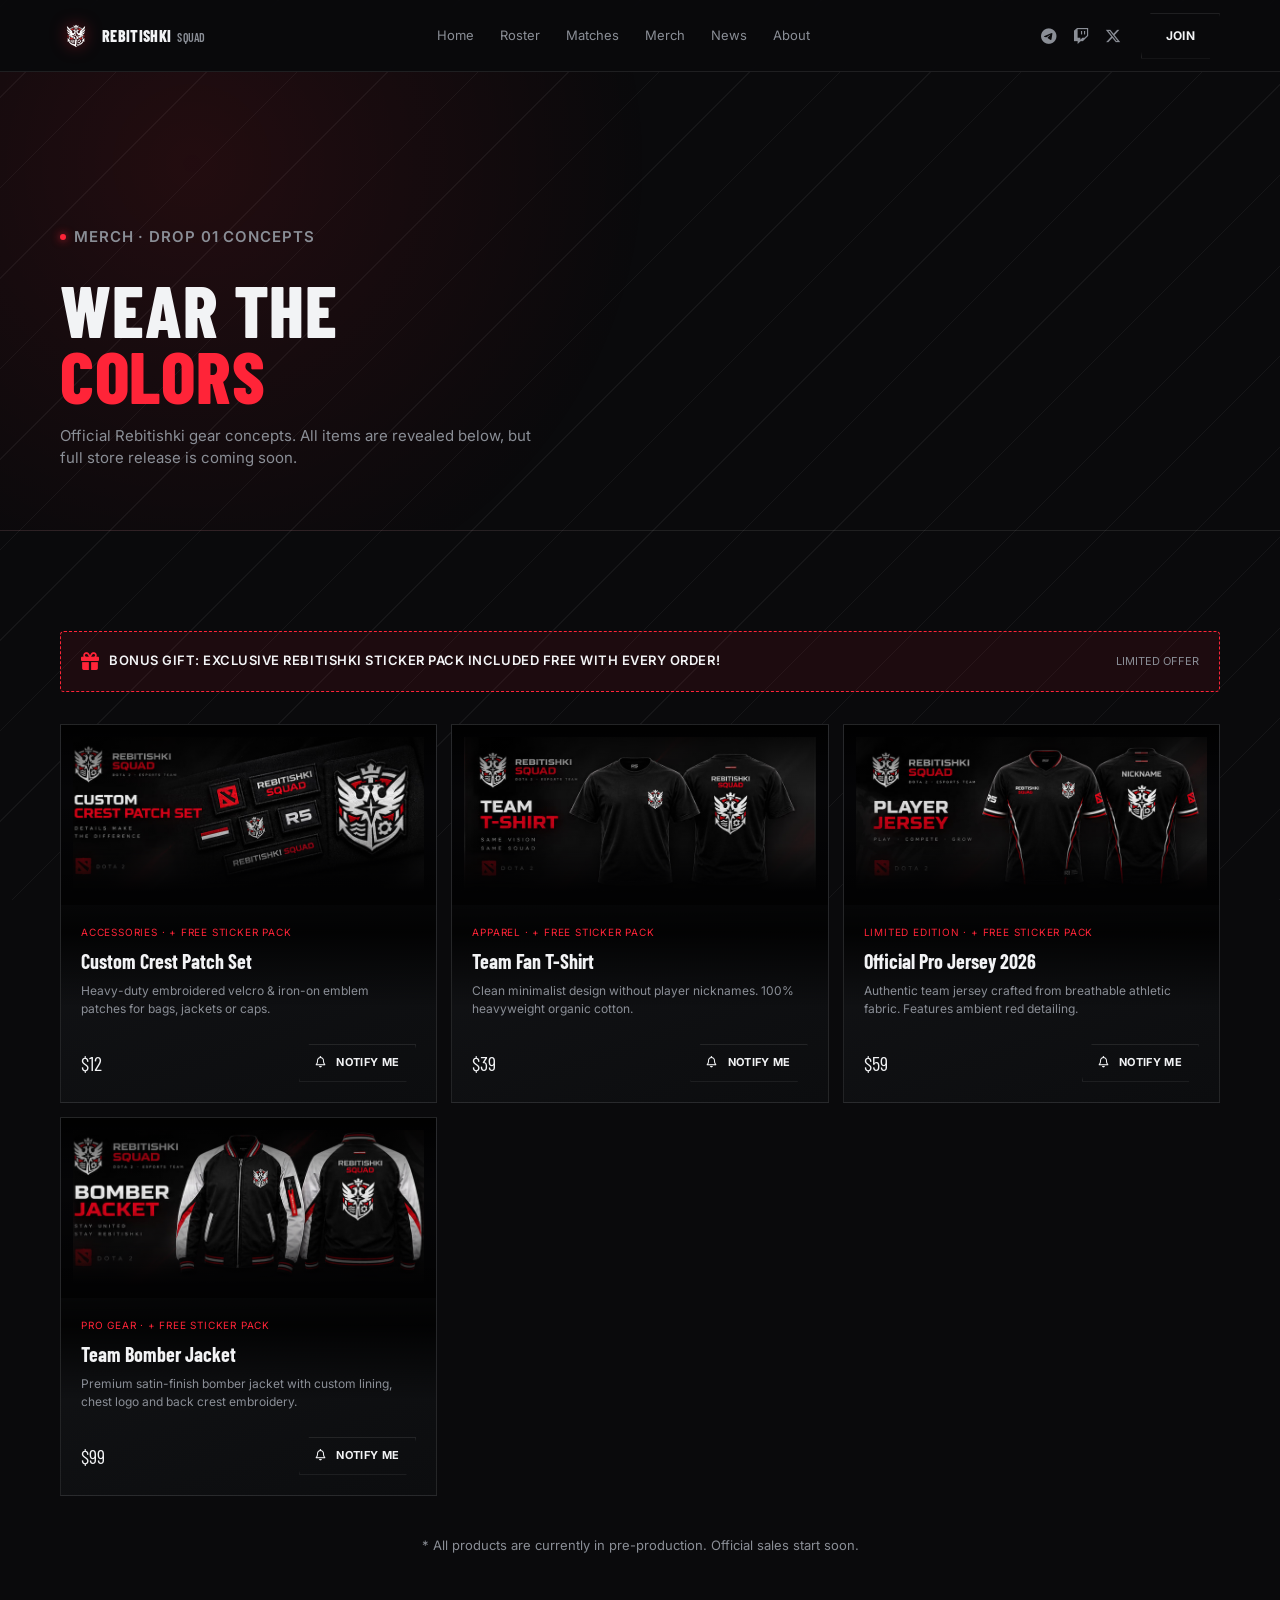
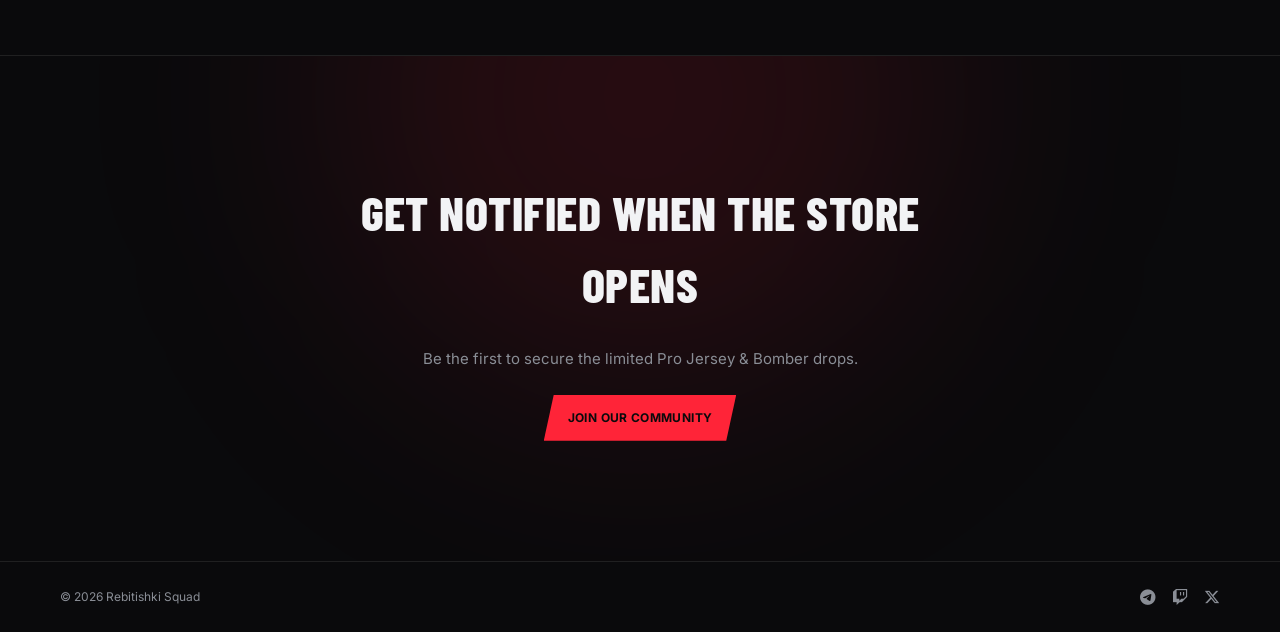
==== commit dcda5d08: "Merch website update, minor fixes" ====
--- a/merch.html
+++ b/merch.html
@@ -4,8 +4,8 @@
   <meta charset="UTF-8">
   <meta name="viewport" content="width=device-width, initial-scale=1.0">
   <meta name="theme-color" content="#0a0a0c">
-  <meta name="description" content="Rebitishki Esports — official merch concepts and upcoming store drops.">
-  <title>Merch — Rebitishki Esports</title>
+  <meta name="description" content="Rebitishki Squad — official merch concepts and upcoming store drops.">
+  <title>Merch — Rebitishki Squad</title>
   <link rel="preconnect" href="https://fonts.googleapis.com">
   <link rel="preconnect" href="https://fonts.gstatic.com" crossorigin>
   <link href="https://fonts.googleapis.com/css2?family=Barlow+Condensed:wght@600;700;800;900&family=Inter:wght@400;500;600;700&display=swap" rel="stylesheet">
@@ -26,11 +26,11 @@
   </div>
 
   <header class="site-header">
-    <a class="brand" href="index.html#home" aria-label="Rebitishki Esports home">
+    <a class="brand" href="index.html#home" aria-label="Rebitishki Squad home">
       <span class="brand-mark">
         <img src="assets/logo.png" alt="Rebitishki Logo" class="brand-logo">
       </span>
-      <span class="brand-name">Rebitishki<em>Esports</em></span>
+      <span class="brand-name">Rebitishki<em>Squad</em></span>
     </a>
 
     <nav class="nav" aria-label="Primary navigation">
@@ -84,71 +84,71 @@
           <span style="font-size: 11px; color: var(--muted); text-transform: uppercase;">Limited Offer</span>
         </div>
 
-        <div class="shop-grid reveal">
-          <!-- 1. Нашивка -->
-          <article class="product-card" onclick="openProductModal('patch')">
-            <div class="product-photo">
-              <span>Patch</span>
-            </div>
-            <div class="product-info">
-              <span class="cat">Accessories · + Free Sticker Pack</span>
-              <h3>Custom Crest Patch Set</h3>
-              <p style="font-size: 12px; color: var(--muted); margin: 6px 0 12px;">Heavy-duty embroidered velcro & iron-on emblem patches for bags, jackets or caps.</p>
-              <div class="product-row">
-                <span class="price">$12</span>
-                <a href="#community" class="btn btn-line btn-small" onclick="event.stopPropagation();"><i class="fa-regular fa-bell"></i> Notify me</a>
-              </div>
-            </div>
-          </article>
-
-          <!-- 2. Футболка -->
-          <article class="product-card" onclick="openProductModal('tshirt')">
-            <div class="product-photo">
-              <span>T-Shirt</span>
-            </div>
-            <div class="product-info">
-              <span class="cat">Apparel · + Free Sticker Pack</span>
-              <h3>Team Fan T-Shirt</h3>
-              <p style="font-size: 12px; color: var(--muted); margin: 6px 0 12px;">Clean minimalist design without player nicknames. 100% heavyweight organic cotton.</p>
-              <div class="product-row">
-                <span class="price">$39</span>
-                <a href="#community" class="btn btn-line btn-small" onclick="event.stopPropagation();"><i class="fa-regular fa-bell"></i> Notify me</a>
-              </div>
-            </div>
-          </article>
-
-          <!-- 3. Джерси -->
-          <article class="product-card" onclick="openProductModal('jersey')">
-            <div class="product-photo">
-              <span>Pro Jersey</span>
-            </div>
-            <div class="product-info">
-              <span class="cat" style="color: var(--red);">Limited Edition · + Free Sticker Pack</span>
-              <h3>Official Pro Jersey 2026</h3>
-              <p style="font-size: 12px; color: var(--muted); margin: 6px 0 12px;">Authentic team jersey crafted from breathable athletic fabric. Features ambient red detailing.</p>
-              <div class="product-row">
-                <span class="price">$59</span>
-                <a href="#community" class="btn btn-line btn-small" onclick="event.stopPropagation();"><i class="fa-regular fa-bell"></i> Notify me</a>
-              </div>
-            </div>
-          </article>
-
-          <!-- 4. Бомбер -->
-          <article class="product-card product-card-centered" onclick="openProductModal('bomber')">
-            <div class="product-photo">
-              <span>Bomber</span>
-            </div>
-            <div class="product-info">
-              <span class="cat" style="color: var(--red);">Pro Gear · + Free Sticker Pack</span>
-              <h3>Team Bomber Jacket</h3>
-              <p style="font-size: 12px; color: var(--muted); margin: 6px 0 12px;">Premium satin-finish bomber jacket with custom lining, chest logo and back crest embroidery.</p>
-              <div class="product-row">
-                <span class="price">$99</span>
-                <a href="#community" class="btn btn-line btn-small" onclick="event.stopPropagation();"><i class="fa-regular fa-bell"></i> Notify me</a>
-              </div>
-            </div>
-          </article>
-        </div>
+<div class="shop-grid reveal">
+  <!-- 1. Нашивка -->
+  <article class="product-card" onclick="openProductModal('patch')">
+    <div class="product-photo">
+      <img src="assets/patch.jpg" alt="Custom Crest Patch Set" loading="lazy">
+    </div>
+    <div class="product-info">
+      <span class="cat">Accessories · + Free Sticker Pack</span>
+      <h3>Custom Crest Patch Set</h3>
+      <p style="font-size: 12px; color: var(--muted); margin: 6px 0 12px;">Heavy-duty embroidered velcro & iron-on emblem patches for bags, jackets or caps.</p>
+      <div class="product-row">
+        <span class="price">$12</span>
+        <a href="#community" class="btn btn-line btn-small" onclick="event.stopPropagation();"><i class="fa-regular fa-bell"></i> Notify me</a>
+      </div>
+    </div>
+  </article>
+
+  <!-- 2. Футболка -->
+  <article class="product-card" onclick="openProductModal('tshirt')">
+    <div class="product-photo">
+      <img src="assets/t-shirt.jpg" alt="Team Fan T-Shirt" loading="lazy">
+    </div>
+    <div class="product-info">
+      <span class="cat">Apparel · + Free Sticker Pack</span>
+      <h3>Team Fan T-Shirt</h3>
+      <p style="font-size: 12px; color: var(--muted); margin: 6px 0 12px;">Clean minimalist design without player nicknames. 100% heavyweight organic cotton.</p>
+      <div class="product-row">
+        <span class="price">$39</span>
+        <a href="#community" class="btn btn-line btn-small" onclick="event.stopPropagation();"><i class="fa-regular fa-bell"></i> Notify me</a>
+      </div>
+    </div>
+  </article>
+
+  <!-- 3. Джерси -->
+  <article class="product-card" onclick="openProductModal('jersey')">
+    <div class="product-photo">
+      <img src="assets/jersey.jpg" alt="Official Pro Jersey 2026" loading="lazy">
+    </div>
+    <div class="product-info">
+      <span class="cat" style="color: var(--red);">Limited Edition · + Free Sticker Pack</span>
+      <h3>Official Pro Jersey 2026</h3>
+      <p style="font-size: 12px; color: var(--muted); margin: 6px 0 12px;">Authentic team jersey crafted from breathable athletic fabric. Features ambient red detailing.</p>
+      <div class="product-row">
+        <span class="price">$59</span>
+        <a href="#community" class="btn btn-line btn-small" onclick="event.stopPropagation();"><i class="fa-regular fa-bell"></i> Notify me</a>
+      </div>
+    </div>
+  </article>
+
+  <!-- 4. Бомбер -->
+  <article class="product-card product-card-centered" onclick="openProductModal('bomber')">
+    <div class="product-photo">
+      <img src="assets/bomber.jpg" alt="Team Bomber Jacket" loading="lazy">
+    </div>
+    <div class="product-info">
+      <span class="cat" style="color: var(--red);">Pro Gear · + Free Sticker Pack</span>
+      <h3>Team Bomber Jacket</h3>
+      <p style="font-size: 12px; color: var(--muted); margin: 6px 0 12px;">Premium satin-finish bomber jacket with custom lining, chest logo and back crest embroidery.</p>
+      <div class="product-row">
+        <span class="price">$99</span>
+        <a href="#community" class="btn btn-line btn-small" onclick="event.stopPropagation();"><i class="fa-regular fa-bell"></i> Notify me</a>
+      </div>
+    </div>
+  </article>
+</div>
 
         <div class="reveal" style="text-align: center; margin-top: 40px;">
           <p style="font-size: 13px; color: var(--muted);">* All products are currently in pre-production. Official sales start soon.</p>
@@ -186,7 +186,7 @@
 
   <footer>
     <div class="container footer-inner">
-      <span>© 2026 Rebitishki Esports</span>
+      <span>© 2026 Rebitishki Squad</span>
       <div class="socials">
         <a href="https://t.me/rebitishki" target="_blank" rel="noopener noreferrer" aria-label="Telegram"><i class="fa-brands fa-telegram"></i></a>
         <a href="https://www.twitch.tv/solsticemd" target="_blank" rel="noopener noreferrer" aria-label="Twitch"><i class="fa-brands fa-twitch"></i></a>
--- a/styles.css
+++ b/styles.css
@@ -965,24 +965,53 @@
 }
 
 .product-photo {
-  height: 200px;
-  position: relative;
-  background: linear-gradient(150deg, #26282e, #101114 70%);
-  clip-path: polygon(0 0, 100% 0, 100% 82%, 0 100%);
-  display: flex;
-  align-items: flex-end;
-}
-
-.product-photo:after {
-  content: "";
+  width: 100%;
+  height: 180px; /* Уменьшаем высоту блока с картинкой */
+  overflow: hidden;
+  background-color: #0d0e12;
+  display: flex;
+  align-items: center;
+  justify-content: center;
+  padding: 12px; /* Добавляем отступы внутри, чтобы картинка не липла к краям */
+}
+
+.product-photo img {
+  width: 100%;
+  height: 100%;
+  object-fit: cover;
+  display: block;
+  /* Мягко растворяет картинку к нижнему краю */
+  -webkit-mask-image: linear-gradient(to bottom, black 70%, transparent 100%);
+  mask-image: linear-gradient(to bottom, black 70%, transparent 100%);
+}
+
+.product-card:hover .product-photo img {
+  transform: scale(1.04);
+}
+.product-card,
+.product-photo {
+  background-color: #050507; /* Укажите точный HEX-код фона ваших изображений */
+}
+/* Накладка-градиент на всю карточку */
+.product-card::before {
+  content: '';
   position: absolute;
   inset: 0;
+  /* 
+    1. Верхняя тень (накрывает верх картинки)
+    2. Прозрачный центр (оставляет мерч ярким)
+    3. Тень в районе категории (Accessories...) 
+  */
   background: linear-gradient(
-    120deg,
-    transparent 55%,
-    rgba(255, 36, 56, 0.22)
+    to bottom,
+    rgba(0, 0, 0, 0.9) 0%,        /* Плотная тень у самого верха */
+    transparent 18%,              /* Проявляет картинку */
+    transparent 10%, 
+    rgba(0, 0, 0, 0.85) 55%,      /* Затемняет зону категории и стыка */
+    transparent 75%
   );
-  mix-blend-mode: screen;
+  pointer-events: none; /* Пропускает клик по кнопкам и карточке */
+  z-index: 2;
 }
 
 .product-photo span {
@@ -997,7 +1026,12 @@
 }
 
 .product-info {
-  padding: 18px 16px;
+  position: relative;
+  z-index: 3;
+  padding: 20px;
+  display: flex;
+  flex-direction: column;
+  flex-grow: 1;
 }
 
 .product-info .cat {
